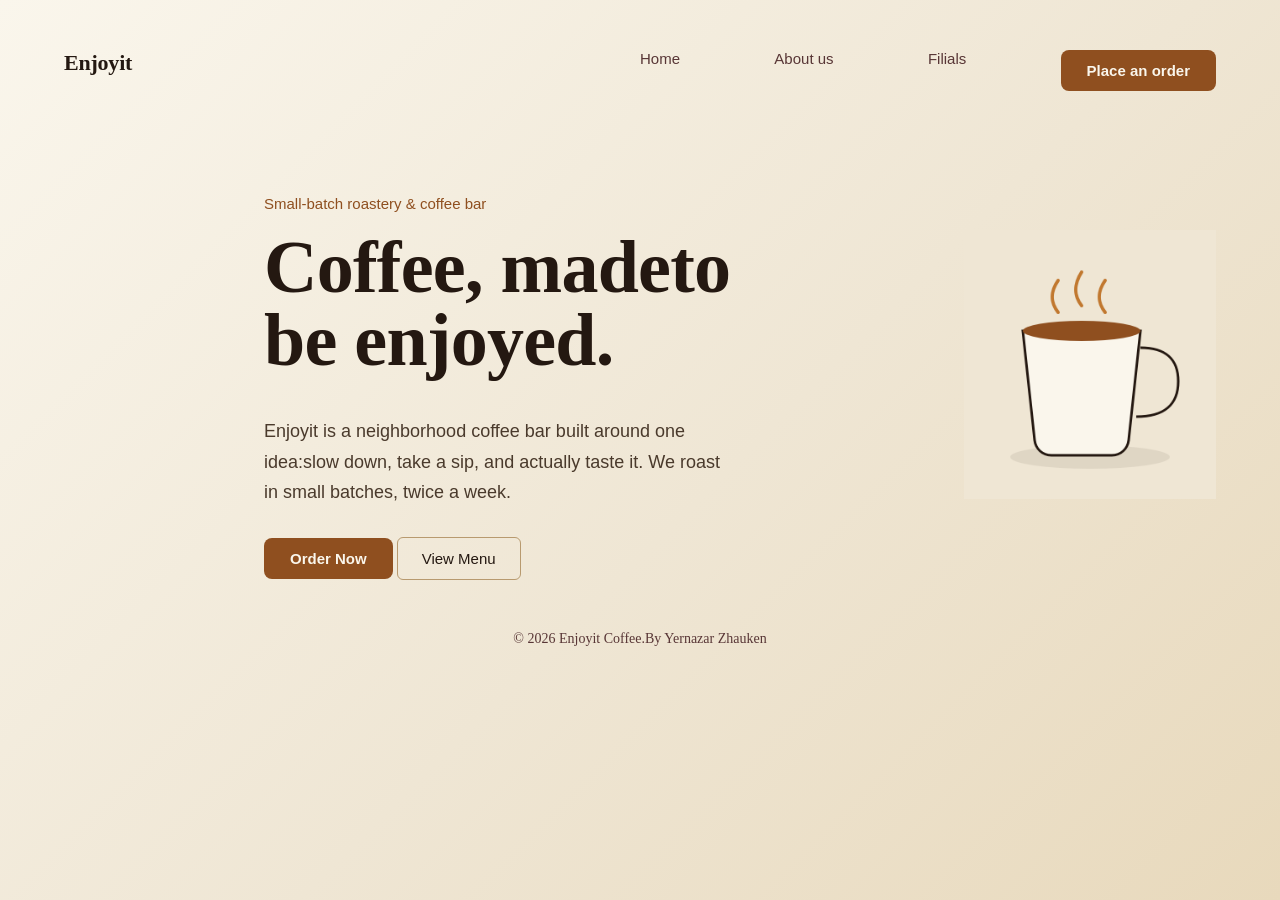
==== index.html @ e9770325 "Initial commit" ====
<!DOCTYPE html>
<html lang="en">
<meta charset="UTF-8">
    <head>
        <title>Enjoyit</title>
        <link rel="stylesheet" href="css/style.css">
    </head>
    <body>
    <div class="wrapper">
        <!-- Hавигация-->
       <header class="container">
         <span class="Enjoyit">Enjoyit</span>
            <nav>
                <ul>
                    <li class="active"><a href="index.html">Home</a></li>
                    <li><a href="About.html">About us</a></li>
                    <li><a href="Filials.html">Filials</a></li>
                    <li class="btn"><a href="Book.html">Place an order</a></li>
                </ul>
            </nav>
        </header>

        <main class="container">
            <div class ="hero_container">
                <div class="hero--info">
                        <h3>Small-batch roastery & coffee bar</h3>
                        <h1>Coffee, madeto be enjoyed.</h1>
                        <h2>Enjoyit is a neighborhood coffee bar built around one idea:slow down, take a sip, and actually taste it. We roast in small batches, twice a week.</h2>
                        <a href="Order.html" class="Order">Order Now</a>
                        <a href="Menu.html" class="Menu">View Menu</a>
                        </div>
               <div class="hero--image">
                    <img src="img/enjoyit-cup.png" alt="Enjoyit coffee">
               </div>
            </div>
                <iframe 
                    src="https://www.youtube.com/embed/uReUSkARw88?autoplay=1&loop=1&playlist=uReUSkARw88"
                    frameborder="0"
                    allow="autoplay">
                </iframe>
            </main>
            <footer class="container">
                    <p>&copy; 2026 Enjoyit Coffee.By Yernazar Zhauken</p>
            </footer>
    </div>
     
  </body>
</html>
---- css/style.css ----
* {
    margin: 0;
    padding: 0;
}
body {
    height: 100vh;
    font-size: 16px;
}
.hero_container h1 {
    font-style:Impact;
    font-size:50px;
}
.wrapper{
    background: linear-gradient(135deg, #faf6ec 0%, #efe6d4 55%, #e8d9bc 100%);
    height: 100vh;
}
.container{
    max-width: 1200px;
    width: 90%;
    margin: 0 auto;
}
header{
    padding: 50px 0;
}
.Enjoyit{
    font-family:'Fraunces', serif;
   font-size:22px;
   font-weight:700;
   letter-spacing:-0.01em;
   color:#241811;
}
header nav{
    float:right;
    width:50%;
}
header nav ul{
    list-style:none;
    display: flex;
    justify-content: space-between;
}
header nav ul li {
    display: line-block;
    
}
header nav ul li a{
    font-size: 15px;
    font-weight: 500;
    color: #583636; 
    font-family: 'Karla', sans-serif;  
    text-decoration: none;
}
header nav ul li:not(.btn) a:hover{
    border-bottom: 4px solid#8f4f1f;
    padding-bottom: 4px;
}
header nav ul li.btn a{
     font-family: 'Karla', sans-serif;
    font-size: 15px;
    font-weight: 700;
    text-decoration: none;
    color: #faf6ec;
    background: #8f4f1f;
    border: none;
    padding: 12px 26px;
    border-radius: 8px;
    display: inline-block;
    transition: all 300ms ease;
}
header nav ul li.btn a:hover{
    background: #241811;
}

.hero{
    padding-bottom:100px;
    
}
.hero--info{
    width: 550px;
    padding-top: 70px;
    margin-left: 200px;
}
.hero--info h1{
       font-family:'Fraunces', serif;
       font-size:clamp(42px, 6vw, 74px);
       font-weight:600;
       line-height:0.98;
       letter-spacing:-0.01em;
       color:#241811;
       margin-top:20px;
}
.hero--info h2{
    font-family:'Karla', sans-serif;
    font-size:18px;
    font-weight:400;
    line-height:1.7;
    color:#4a3a2c;
    max-width:47ch;
    margin-top:40px;
}
.hero--info h3{
    font-family:'Karla', sans-serif;
    font-size:15px;
    font-weight:300;
    line-height:1.0;
    color:#8f4f1f;
    max-width:47ch;
    margin-bottom:10px;
}
.hero--image {
    margin-left: 900px;
    margin-top: -350px;
}

.hero--image img {
    position: static; 
    width: 100%;
    max-width: 420px; 
    height: auto;
    object-fit: contain;
}
.hero--info .Menu{
    font-family: 'Karla', sans-serif;
    font-size: 15px;
    font-weight: 500;
    text-decoration: none;
    color: #241811;
    background: transparent;
    border: 1.5px solid #b89a6f;
    padding: 12px 24px;
    border-radius: 6px;
    display: inline-block;
    transition: all 300ms ease;
}
.hero--info .Menu:hover{
    background:#e8d9bc;    
}
.hero--info .Order{
    font-family: 'Karla', sans-serif;
    font-size: 15px;
    font-weight: 700;
    text-decoration: none;
    color: #faf6ec;
    background: #8f4f1f;
    border: none;
    padding: 12px 26px;
    border-radius: 8px;
    display: inline-block;
    transition: all 300ms ease;
    margin-top: 30px;
}
.hero--info .Order:hover{
    background:#241811;
}
iframe{
    width:0;
    height:0;
}
footer{
    padding: 30px 0;
    text-align: center;
}
footer p{
    color:#583636;
    font-size:14px;
    margin: 0;  
    margin-top: 80px;
}
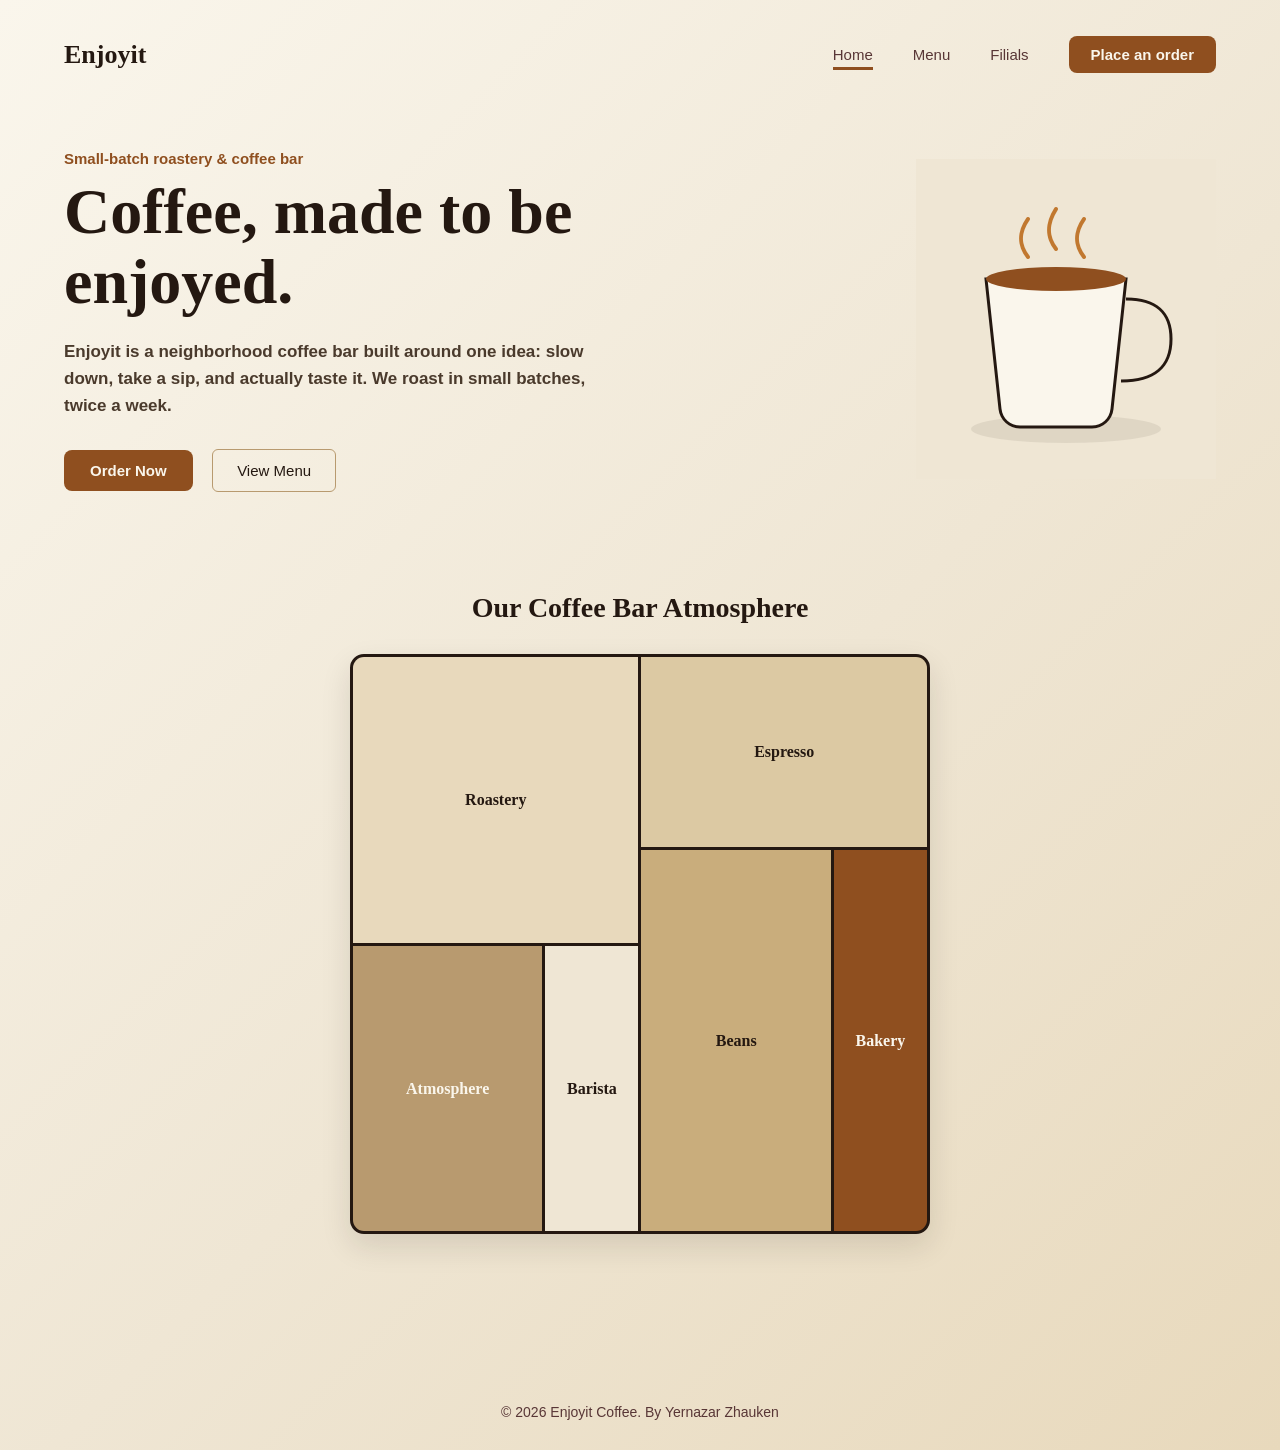
==== commit a9cdc664: "Web.Assignment2_Yernazar Zhauken" ====
--- a/index.html
+++ b/index.html
@@ -1,48 +1,60 @@
 <!DOCTYPE html>
 <html lang="en">
-<meta charset="UTF-8">
-    <head>
-        <title>Enjoyit</title>
-        <link rel="stylesheet" href="css/style.css">
-    </head>
-    <body>
+<head>
+    <meta charset="UTF-8">
+    <title>Enjoyit - Home</title>
+    <link rel="stylesheet" href="css/style.css">
+</head>
+<body>
     <div class="wrapper">
-        <!-- Hавигация-->
-       <header class="container">
-         <span class="Enjoyit">Enjoyit</span>
+        <header class="container header-flex">
+            <span class="Enjoyit">Enjoyit</span>
             <nav>
                 <ul>
                     <li class="active"><a href="index.html">Home</a></li>
-                    <li><a href="About.html">About us</a></li>
+                    <li><a href="Menu.html">Menu</a></li>
                     <li><a href="Filials.html">Filials</a></li>
                     <li class="btn"><a href="Book.html">Place an order</a></li>
                 </ul>
             </nav>
         </header>
 
-        <main class="container">
-            <div class ="hero_container">
-                <div class="hero--info">
-                        <h3>Small-batch roastery & coffee bar</h3>
-                        <h1>Coffee, madeto be enjoyed.</h1>
-                        <h2>Enjoyit is a neighborhood coffee bar built around one idea:slow down, take a sip, and actually taste it. We roast in small batches, twice a week.</h2>
-                        <a href="Order.html" class="Order">Order Now</a>
-                        <a href="Menu.html" class="Menu">View Menu</a>
-                        </div>
-               <div class="hero--image">
-                    <img src="img/enjoyit-cup.png" alt="Enjoyit coffee">
-               </div>
+        <main class="container hero-section">
+            <div class="hero--info">
+                <h3>Small-batch roastery & coffee bar</h3>
+                <h1>Coffee, made to be enjoyed.</h1>
+                <h2>Enjoyit is a neighborhood coffee bar built around one idea: slow down, take a sip, and actually taste it. We roast in small batches, twice a week.</h2>
+                <a href="Book.html" class="Order">Order Now</a>
+                <a href="Menu.html" class="Menu">View Menu</a>
             </div>
-                <iframe 
-                    src="https://www.youtube.com/embed/uReUSkARw88?autoplay=1&loop=1&playlist=uReUSkARw88"
-                    frameborder="0"
-                    allow="autoplay">
-                </iframe>
-            </main>
-            <footer class="container">
-                    <p>&copy; 2026 Enjoyit Coffee.By Yernazar Zhauken</p>
-            </footer>
+            <div class="hero--image">
+                <img src="img/enjoyit-cup.png" alt="Enjoyit coffee">
+            </div>
+        </main>
+
+        <section class="container task1-section">
+            <h2 class="section-title">Our Coffee Bar Atmosphere</h2>
+            <div class="grid-composition">
+                <div class="block b1">Roastery</div>
+                <div class="block b2">Espresso</div>
+                <div class="block b3">Beans</div>
+                <div class="block b4">Bakery</div>
+                <div class="block b5">Atmosphere</div>
+                <div class="block b6">Barista</div>
+            </div>
+        </section>
+
+        <div class="music">
+            <iframe
+                src="https://www.youtube.com/embed/uReUSkARw88?autoplay=1&loop=1&playlist=uReUSkARw88"
+                frameborder="0"
+                allow="autoplay">
+            </iframe>
+        </div>
+
+        <footer class="container">
+            <p>&copy; 2026 Enjoyit Coffee. By Yernazar Zhauken</p>
+        </footer>
     </div>
-     
-  </body>
+</body>
 </html>
--- a/css/style.css
+++ b/css/style.css
@@ -1,168 +1,233 @@
 * {
     margin: 0;
     padding: 0;
-}
+    box-sizing: border-box;
+}
+
 body {
-    height: 100vh;
     font-size: 16px;
-}
-.hero_container h1 {
-    font-style:Impact;
-    font-size:50px;
-}
-.wrapper{
+    font-family: 'Karla', sans-serif;
     background: linear-gradient(135deg, #faf6ec 0%, #efe6d4 55%, #e8d9bc 100%);
-    height: 100vh;
-}
-.container{
+    min-height: 100vh;
+}
+
+.wrapper {
+    width: 100%;
+}
+
+.container {
     max-width: 1200px;
     width: 90%;
     margin: 0 auto;
 }
-header{
-    padding: 50px 0;
-}
-.Enjoyit{
-    font-family:'Fraunces', serif;
-   font-size:22px;
-   font-weight:700;
-   letter-spacing:-0.01em;
-   color:#241811;
-}
-header nav{
-    float:right;
-    width:50%;
-}
-header nav ul{
-    list-style:none;
+
+header.header-flex {
+    padding: 40px 0;
     display: flex;
     justify-content: space-between;
-}
-header nav ul li {
-    display: line-block;
-    
-}
-header nav ul li a{
+    align-items: center;
+}
+
+.Enjoyit {
+    font-family: 'Fraunces', serif;
+    font-size: 26px;
+    font-weight: 700;
+    color: #241811;
+}
+
+header nav ul {
+    list-style: none;
+    display: flex;
+    align-items: center;
+    gap: 40px;
+}
+
+header nav ul li a {
     font-size: 15px;
     font-weight: 500;
-    color: #583636; 
-    font-family: 'Karla', sans-serif;  
+    color: #583636;
     text-decoration: none;
 }
-header nav ul li:not(.btn) a:hover{
-    border-bottom: 4px solid#8f4f1f;
+
+header nav ul li:not(.btn) a:hover,
+header nav ul li.active:not(.btn) a {
+    border-bottom: 3px solid #8f4f1f;
     padding-bottom: 4px;
 }
-header nav ul li.btn a{
-     font-family: 'Karla', sans-serif;
-    font-size: 15px;
+
+header nav ul li.btn a {
     font-weight: 700;
-    text-decoration: none;
     color: #faf6ec;
     background: #8f4f1f;
-    border: none;
+    padding: 10px 22px;
+    border-radius: 8px;
+    transition: 0.3s;
+}
+
+header nav ul li.btn a:hover {
+    background: #241811;
+}
+
+.hero-section {
+    display: flex;
+    justify-content: space-between;
+    align-items: center;
+    padding: 40px 0;
+    gap: 40px;
+}
+
+.hero--info {
+    max-width: 550px;
+}
+
+.hero--info h3 {
+    font-size: 15px;
+    color: #8f4f1f;
+    margin-bottom: 10px;
+}
+
+.hero--info h1 {
+    font-family: 'Fraunces', serif;
+    font-size: clamp(38px, 5vw, 64px);
+    font-weight: 600;
+    line-height: 1.1;
+    color: #241811;
+    margin-bottom: 20px;
+}
+
+.hero--info h2 {
+    font-size: 17px;
+    line-height: 1.6;
+    color: #4a3a2c;
+    margin-bottom: 30px;
+}
+
+.hero--info .Order {
+    font-size: 15px;
+    font-weight: 700;
+    color: #faf6ec;
+    background: #8f4f1f;
     padding: 12px 26px;
     border-radius: 8px;
+    text-decoration: none;
+    margin-right: 15px;
     display: inline-block;
-    transition: all 300ms ease;
-}
-header nav ul li.btn a:hover{
-    background: #241811;
-}
-
-.hero{
-    padding-bottom:100px;
-    
-}
-.hero--info{
-    width: 550px;
-    padding-top: 70px;
-    margin-left: 200px;
-}
-.hero--info h1{
-       font-family:'Fraunces', serif;
-       font-size:clamp(42px, 6vw, 74px);
-       font-weight:600;
-       line-height:0.98;
-       letter-spacing:-0.01em;
-       color:#241811;
-       margin-top:20px;
-}
-.hero--info h2{
-    font-family:'Karla', sans-serif;
-    font-size:18px;
-    font-weight:400;
-    line-height:1.7;
-    color:#4a3a2c;
-    max-width:47ch;
-    margin-top:40px;
-}
-.hero--info h3{
-    font-family:'Karla', sans-serif;
-    font-size:15px;
-    font-weight:300;
-    line-height:1.0;
-    color:#8f4f1f;
-    max-width:47ch;
-    margin-bottom:10px;
-}
-.hero--image {
-    margin-left: 900px;
-    margin-top: -350px;
-}
-
-.hero--image img {
-    position: static; 
-    width: 100%;
-    max-width: 420px; 
-    height: auto;
-    object-fit: contain;
-}
-.hero--info .Menu{
-    font-family: 'Karla', sans-serif;
-    font-size: 15px;
-    font-weight: 500;
-    text-decoration: none;
-    color: #241811;
-    background: transparent;
+}
+
+.hero--info .Menu {
+    font-size: 15px;
+    color: #241811;
     border: 1.5px solid #b89a6f;
     padding: 12px 24px;
     border-radius: 6px;
+    text-decoration: none;
     display: inline-block;
-    transition: all 300ms ease;
-}
-.hero--info .Menu:hover{
-    background:#e8d9bc;    
-}
-.hero--info .Order{
-    font-family: 'Karla', sans-serif;
-    font-size: 15px;
-    font-weight: 700;
-    text-decoration: none;
-    color: #faf6ec;
-    background: #8f4f1f;
-    border: none;
-    padding: 12px 26px;
-    border-radius: 8px;
-    display: inline-block;
-    transition: all 300ms ease;
-    margin-top: 30px;
-}
-.hero--info .Order:hover{
-    background:#241811;
-}
-iframe{
-    width:0;
-    height:0;
-}
-footer{
+}
+
+.hero--image img {
+    width: 100%;
+    max-width: 400px;
+    height: auto;
+}
+
+
+.task1-section {
+    padding: 60px 0;
+    text-align: center;
+}
+
+.section-title {
+    font-family: 'Fraunces', serif;
+    font-size: 28px;
+    color: #241811;
+    margin-bottom: 30px;
+}
+
+.grid-composition {
+    display: grid;
+    grid-template-columns: repeat(6, 1fr);
+    grid-template-rows: repeat(6, 1fr);
+    gap: 3px;
+    background: #241811; 
+    width: min(580px, 90vw);
+    aspect-ratio: 1 / 1;
+    margin: 0 auto;
+    border: 3px solid #241811;
+    border-radius: 14px;
+    overflow: hidden;
+    box-shadow: 0 12px 30px rgba(36, 24, 17, 0.12);
+}
+
+.block {
+    display: flex;
+    align-items: center;
+    justify-content: center;
+    text-align: center;
+    padding: 10px;
+    font-family: 'Fraunces', serif;
+    font-weight: 600;
+    font-size: clamp(13px, 1.8vw, 16px);
+    color: #241811;
+    transition: filter 0.3s ease;
+}
+
+.block:hover {
+    filter: brightness(0.95);
+}
+
+
+.b1 {
+     grid-column: 1 / 4; 
+     grid-row: 1 / 4; 
+     background: #e8d9bc; 
+} 
+.b2 { 
+    grid-column: 4 / 7; 
+    grid-row: 1 / 3; 
+    background: #dcc9a3; 
+} 
+.b3 { 
+    grid-column: 4 / 6; 
+    grid-row: 3 / 7; 
+    background: #c9ad7c; 
+} 
+.b4 { 
+    grid-column: 6 / 7; 
+    grid-row: 3 / 7; 
+    background: #8f4f1f; 
+    color: #faf6ec; 
+} 
+.b5 { 
+    grid-column: 1 / 3; 
+    grid-row: 4 / 7; 
+    background: #b89a6f; 
+    color: #faf6ec; 
+}
+.b6 { 
+    grid-column: 3 / 4; 
+    grid-row: 4 / 7; 
+    background: #efe6d4; 
+} 
+
+.music {
+    padding: 20px 0 60px;
+    display: flex;
+    justify-content: center;
+}
+
+.music iframe {
+    width: 0px;
+    height: 0px;
+    border: 0;
+}
+
+footer {
     padding: 30px 0;
     text-align: center;
 }
-footer p{
-    color:#583636;
-    font-size:14px;
-    margin: 0;  
-    margin-top: 80px;
-}
-
+
+footer p {
+    color: #583636;
+    font-size: 14px;
+    margin: 0;
+}
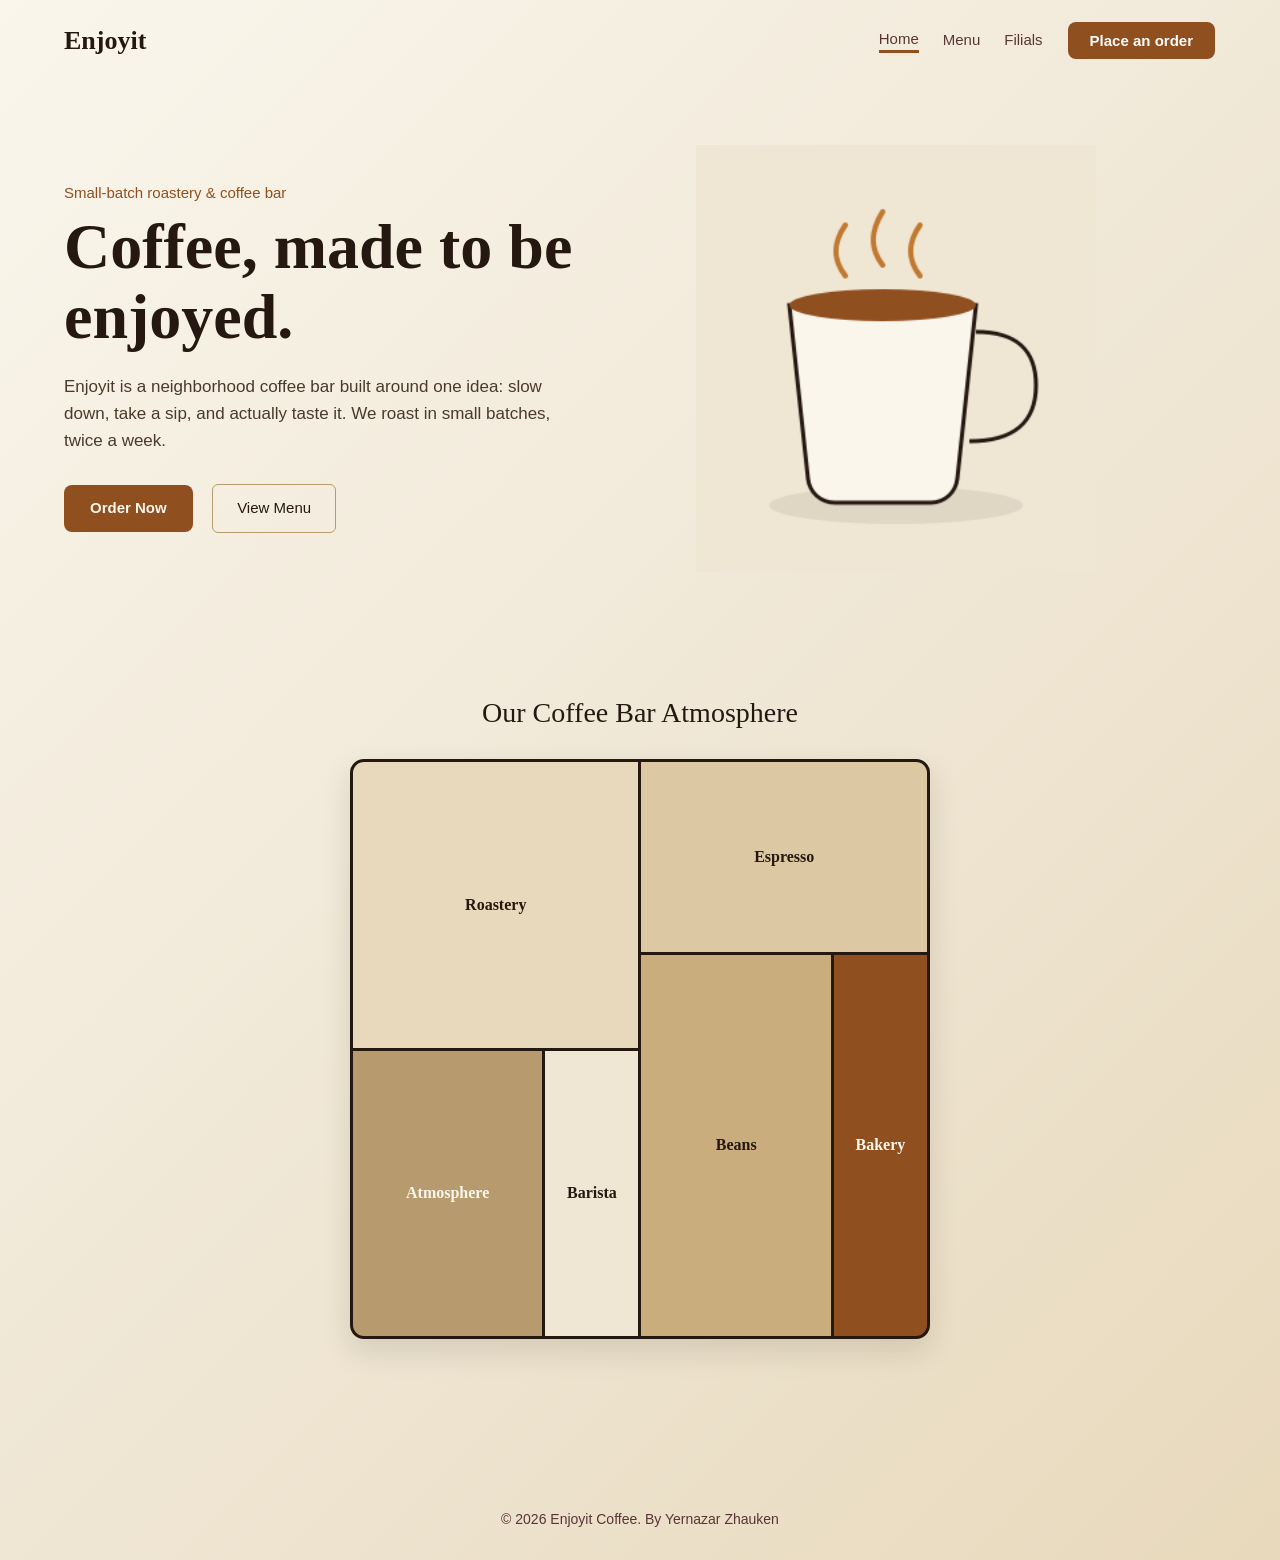
==== commit 11d51335: "Assignment 3 finished" ====
--- a/index.html
+++ b/index.html
@@ -2,33 +2,43 @@
 <html lang="en">
 <head>
     <meta charset="UTF-8">
+    <meta name="viewport" content="width=device-width, initial-scale=1">
     <title>Enjoyit - Home</title>
+    <link href="https://cdn.jsdelivr.net/npm/bootstrap@5.3.3/dist/css/bootstrap.min.css" rel="stylesheet">
     <link rel="stylesheet" href="css/style.css">
 </head>
 <body>
     <div class="wrapper">
-        <header class="container header-flex">
-            <span class="Enjoyit">Enjoyit</span>
-            <nav>
-                <ul>
-                    <li class="active"><a href="index.html">Home</a></li>
-                    <li><a href="Menu.html">Menu</a></li>
-                    <li><a href="Filials.html">Filials</a></li>
-                    <li class="btn"><a href="Book.html">Place an order</a></li>
-                </ul>
-            </nav>
-        </header>
+        <nav class="navbar navbar-expand-lg container header-flex py-3">
+            <div class="container-fluid px-0">
+                <span class="Enjoyit navbar-brand m-0">Enjoyit</span>
+                <button class="navbar-toggler" type="button" data-bs-toggle="collapse" data-bs-target="#navbarNav" aria-controls="navbarNav" aria-expanded="false" aria-label="Toggle navigation">
+                    <span class="navbar-toggler-icon"></span>
+                </button>
+                <div class="collapse navbar-collapse justify-content-end" id="navbarNav">
+                    <ul class="navbar-nav align-lg-items-center gap-lg-4">
+                        <li class="active nav-item"><a class="nav-link p-0" href="index.html">Home</a></li>
+                        <li class="nav-item"><a class="nav-link p-0" href="Menu.html">Menu</a></li>
+                        <li class="nav-item"><a class="nav-link p-0" href="Filials.html">Filials</a></li>
+                        <li class="btn nav-item p-0"><a class="text-decoration-none text-white" href="Book.html">Place an order</a></li>
+                    </ul>
+                </div>
+            </div>
+        </nav>
 
-        <main class="container hero-section">
-            <div class="hero--info">
-                <h3>Small-batch roastery & coffee bar</h3>
-                <h1>Coffee, made to be enjoyed.</h1>
-                <h2>Enjoyit is a neighborhood coffee bar built around one idea: slow down, take a sip, and actually taste it. We roast in small batches, twice a week.</h2>
-                <a href="Book.html" class="Order">Order Now</a>
-                <a href="Menu.html" class="Menu">View Menu</a>
-            </div>
-            <div class="hero--image">
-                <img src="img/enjoyit-cup.png" alt="Enjoyit coffee">
+        <main class="container hero-section my-4">
+            <div class="row align-items-center gy-4">
+                <div class="col-lg-6 hero--info">
+                    <h3>Small-batch roastery & coffee bar</h3>
+                    <h1>Coffee, made to be enjoyed.</h1>
+                    <h2>Enjoyit is a neighborhood coffee bar built around one idea: slow down, take a sip, and actually taste it. We roast in small batches, twice a week.</h2>
+                
+                    <a href="Book.html" class="Order d-none d-md-inline-block">Order Now</a>
+                    <a href="Menu.html" class="Menu">View Menu</a>
+                </div>
+                <div class="col-lg-6 hero--image text-center">
+                    <img src="img/enjoyit-cup.png" alt="Enjoyit coffee" class="img-fluid">
+                </div>
             </div>
         </main>
 
@@ -56,5 +66,8 @@
             <p>&copy; 2026 Enjoyit Coffee. By Yernazar Zhauken</p>
         </footer>
     </div>
+
+
+    <script src="https://cdn.jsdelivr.net/npm/bootstrap@5.3.3/dist/js/bootstrap.bundle.min.js"></script>
 </body>
 </html>
--- a/css/style.css
+++ b/css/style.css
@@ -1,7 +1,6 @@
 * {
     margin: 0;
-    padding: 0;
-    box-sizing: border-box;
+padding: 0;
 }
 
 body {
@@ -23,9 +22,6 @@
 
 header.header-flex {
     padding: 40px 0;
-    display: flex;
-    justify-content: space-between;
-    align-items: center;
 }
 
 .Enjoyit {
@@ -35,27 +31,29 @@
     color: #241811;
 }
 
-header nav ul {
+
+.navbar-nav {
     list-style: none;
     display: flex;
     align-items: center;
     gap: 40px;
-}
-
-header nav ul li a {
+    margin: 0;
+}
+
+.navbar-nav li a {
     font-size: 15px;
     font-weight: 500;
     color: #583636;
     text-decoration: none;
 }
 
-header nav ul li:not(.btn) a:hover,
-header nav ul li.active:not(.btn) a {
+.navbar-nav li:not(.btn) a:hover,
+.navbar-nav li.active:not(.btn) a {
     border-bottom: 3px solid #8f4f1f;
     padding-bottom: 4px;
 }
 
-header nav ul li.btn a {
+.navbar-nav li.btn a {
     font-weight: 700;
     color: #faf6ec;
     background: #8f4f1f;
@@ -64,16 +62,12 @@
     transition: 0.3s;
 }
 
-header nav ul li.btn a:hover {
+.navbar-nav li.btn a:hover {
     background: #241811;
 }
 
 .hero-section {
-    display: flex;
-    justify-content: space-between;
-    align-items: center;
     padding: 40px 0;
-    gap: 40px;
 }
 
 .hero--info {
@@ -130,7 +124,6 @@
     height: auto;
 }
 
-
 .task1-section {
     padding: 60px 0;
     text-align: center;
@@ -145,12 +138,10 @@
 
 .grid-composition {
     display: grid;
-    grid-template-columns: repeat(6, 1fr);
-    grid-template-rows: repeat(6, 1fr);
-    gap: 3px;
+    grid-template-columns: 1fr; 
+    gap: 10px;
     background: #241811; 
     width: min(580px, 90vw);
-    aspect-ratio: 1 / 1;
     margin: 0 auto;
     border: 3px solid #241811;
     border-radius: 14px;
@@ -163,10 +154,10 @@
     align-items: center;
     justify-content: center;
     text-align: center;
-    padding: 10px;
+    padding: 20px;
     font-family: 'Fraunces', serif;
     font-weight: 600;
-    font-size: clamp(13px, 1.8vw, 16px);
+    font-size: 16px;
     color: #241811;
     transition: filter 0.3s ease;
 }
@@ -175,39 +166,44 @@
     filter: brightness(0.95);
 }
 
-
-.b1 {
-     grid-column: 1 / 4; 
-     grid-row: 1 / 4; 
-     background: #e8d9bc; 
-} 
-.b2 { 
-    grid-column: 4 / 7; 
-    grid-row: 1 / 3; 
-    background: #dcc9a3; 
-} 
-.b3 { 
-    grid-column: 4 / 6; 
-    grid-row: 3 / 7; 
-    background: #c9ad7c; 
-} 
-.b4 { 
-    grid-column: 6 / 7; 
-    grid-row: 3 / 7; 
-    background: #8f4f1f; 
-    color: #faf6ec; 
-} 
-.b5 { 
-    grid-column: 1 / 3; 
-    grid-row: 4 / 7; 
-    background: #b89a6f; 
-    color: #faf6ec; 
-}
-.b6 { 
-    grid-column: 3 / 4; 
-    grid-row: 4 / 7; 
-    background: #efe6d4; 
-} 
+.b1 { background: #e8d9bc; } 
+.b2 { background: #dcc9a3; } 
+.b3 { background: #c9ad7c; } 
+.b4 { background: #8f4f1f; color: #faf6ec; } 
+.b5 { background: #b89a6f; color: #faf6ec; }
+.b6 { background: #efe6d4; } 
+
+
+@media (min-width: 768px) {
+    .grid-composition {
+        grid-template-columns: repeat(2, 1fr);
+        aspect-ratio: auto;
+    }
+    .block {
+        padding: 30px;
+        font-size: 18px;
+    }
+}
+
+
+@media (min-width: 1280px) {
+    .grid-composition {
+        grid-template-columns: repeat(6, 1fr);
+        grid-template-rows: repeat(6, 1fr);
+        gap: 3px;
+        aspect-ratio: 1 / 1;
+    }
+    .block {
+        padding: 10px;
+        font-size: clamp(13px, 1.8vw, 16px);
+    }
+    .b1 { grid-column: 1 / 4; grid-row: 1 / 4; background: #e8d9bc; } 
+    .b2 { grid-column: 4 / 7; grid-row: 1 / 3; background: #dcc9a3; } 
+    .b3 { grid-column: 4 / 6; grid-row: 3 / 7; background: #c9ad7c; } 
+    .b4 { grid-column: 6 / 7; grid-row: 3 / 7; background: #8f4f1f; color: #faf6ec; } 
+    .b5 { grid-column: 1 / 3; grid-row: 4 / 7; background: #b89a6f; color: #faf6ec; }
+    .b6 { grid-column: 3 / 4; grid-row: 4 / 7; background: #efe6d4; } 
+}
 
 .music {
     padding: 20px 0 60px;
